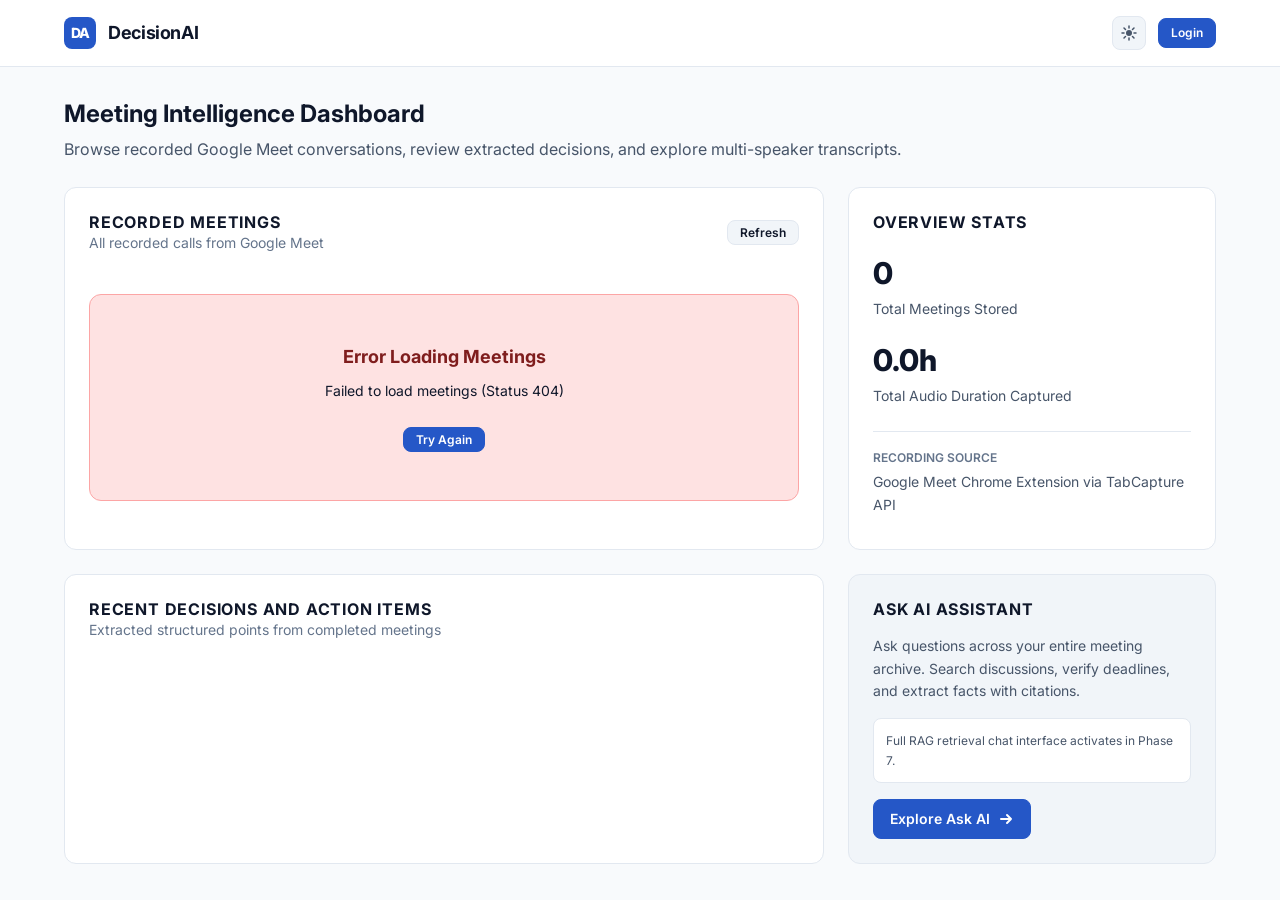
==== web/index.html @ 29c05fac "feat(web): build vanilla frontend with bento grid, dark mode, and design system" ====
<!DOCTYPE html>
<html lang="en">
<head>
  <meta charset="UTF-8">
  <meta name="viewport" content="width=device-width, initial-scale=1.0">
  <title>Dashboard - DecisionAI</title>
  <link rel="stylesheet" href="/web/styles.css">
  <link rel="preconnect" href="https://fonts.googleapis.com">
  <link rel="preconnect" href="https://fonts.gstatic.com" crossorigin>
  <link href="https://fonts.googleapis.com/css2?family=Inter:wght@400;500;600;700;800&family=JetBrains+Mono:wght@400;500;600&display=swap" rel="stylesheet">
</head>
<body>
  <!-- Header -->
  <header class="site-header">
    <div class="header-container">
      <a href="/web/index.html" class="brand-link">
        <div class="brand-mark">DA</div>
        <span class="brand-title">DecisionAI</span>
      </a>
      <div class="nav-actions">
        <button id="theme-toggle-btn" class="btn-icon" type="button" aria-label="Toggle Theme">
          <svg viewBox="0 0 16 16" width="16" height="16" fill="currentColor" aria-hidden="true">
            <circle cx="8" cy="8" r="3"/>
            <path d="M8 1v2M8 13v2M1 8h2M13 8h2M3 3l1.5 1.5M11.5 11.5L13 13M3 13l1.5-1.5M11.5 4.5L13 3" stroke="currentColor" stroke-width="1.5" stroke-linecap="round"/>
          </svg>
        </button>
        <div id="user-profile-slot" style="display: flex; align-items: center; gap: var(--space-3);"></div>
      </div>
    </div>
  </header>

  <!-- Main Content -->
  <main class="main-content">
    <div style="margin-bottom: var(--space-6);">
      <h1 style="margin-bottom: var(--space-2);">Meeting Intelligence Dashboard</h1>
      <p>Browse recorded Google Meet conversations, review extracted decisions, and explore multi-speaker transcripts.</p>
    </div>

    <!-- Bento Grid -->
    <div class="bento-grid">
      <!-- Card 1: Recent Meetings Table (Large Card: span 8) -->
      <section class="bento-card col-span-8" aria-labelledby="heading-recent-meetings">
        <div class="bento-header">
          <div>
            <h2 id="heading-recent-meetings" class="bento-title">Recorded Meetings</h2>
            <div class="bento-caption">All recorded calls from Google Meet</div>
          </div>
          <button onclick="initDashboardPage()" class="btn btn-secondary btn-sm" type="button">Refresh</button>
        </div>
        <div id="meetings-table-container">
          <!-- Populated dynamically by app.js -->
        </div>
      </section>

      <!-- Card 2: Summary Stats (Small Card: span 4) -->
      <section class="bento-card col-span-4" aria-labelledby="heading-stats">
        <div class="bento-header">
          <h2 id="heading-stats" class="bento-title">Overview Stats</h2>
        </div>
        <div style="display: flex; flex-direction: column; gap: var(--space-6); justify-content: center; flex: 1;">
          <div>
            <div class="stat-number" id="stat-total-count">0</div>
            <div class="stat-desc">Total Meetings Stored</div>
          </div>
          <div>
            <div class="stat-number" id="stat-total-hours">0.0h</div>
            <div class="stat-desc">Total Audio Duration Captured</div>
          </div>
          <div style="border-top: 1px solid var(--border-subtle); padding-top: var(--space-4);">
            <div style="font-size: var(--text-xs); color: var(--text-muted); text-transform: uppercase; font-weight: 600; margin-bottom: 4px;">Recording Source</div>
            <div style="font-size: var(--text-sm); color: var(--text-secondary);">Google Meet Chrome Extension via TabCapture API</div>
          </div>
        </div>
      </section>

      <!-- Card 3: Recent Decisions (Span 8) -->
      <section class="bento-card col-span-8" aria-labelledby="heading-decisions">
        <div class="bento-header">
          <div>
            <h2 id="heading-decisions" class="bento-title">Recent Decisions and Action Items</h2>
            <div class="bento-caption">Extracted structured points from completed meetings</div>
          </div>
        </div>
        <div id="recent-decisions-container">
          <!-- Populated dynamically by app.js -->
        </div>
      </section>

      <!-- Card 4: Ask AI Entry Point (Span 4) -->
      <section class="bento-card col-span-4" style="background-color: var(--bg-surface-raised);" aria-labelledby="heading-ask-ai">
        <div class="bento-header">
          <h2 id="heading-ask-ai" class="bento-title">Ask AI Assistant</h2>
        </div>
        <div style="display: flex; flex-direction: column; justify-content: space-between; flex: 1; gap: var(--space-4);">
          <p style="font-size: var(--text-sm); line-height: 1.6;">
            Ask questions across your entire meeting archive. Search discussions, verify deadlines, and extract facts with citations.
          </p>
          <div style="background-color: var(--bg-surface); border: 1px solid var(--border-subtle); border-radius: var(--radius-md); padding: var(--space-3); font-size: var(--text-xs); color: var(--text-secondary);">
            Full RAG retrieval chat interface activates in Phase 7.
          </div>
          <a href="/web/ask-ai.html" class="btn btn-primary link-arrow" style="align-self: flex-start;">
            Explore Ask AI
            <svg class="arrow-icon" viewBox="0 0 16 16" width="16" height="16" aria-hidden="true">
              <path d="M3 8h10M9 4l4 4-4 4"/>
            </svg>
          </a>
        </div>
      </section>
    </div>
  </main>

  <script src="/web/app.js"></script>
  <script>
    document.addEventListener('DOMContentLoaded', () => {
      initDashboardPage();
    });
  </script>
</body>
</html>
---- web/styles.css ----
/*
  DecisionAI Web Frontend Design System
  Vanilla CSS, Flat Solid Colors, WCAG AA Compliant
  Strict constraints: No gradients, no glassmorphism, no emojis, no em dashes
*/

:root {
  /* Color Palette: Dark Theme (Default) */
  --bg-base: #12151c;
  --bg-surface: #1a1e27;
  --bg-surface-raised: #222733;
  --bg-surface-hover: #293040;
  
  --border-subtle: #272d3b;
  --border-strong: #3b4457;
  --border-focus: #4f78e3;

  --text-primary: #f1f5f9;
  --text-secondary: #94a3b8;
  --text-muted: #64748b;
  --text-inverse: #0f172a;

  /* Primary Accent: Crisp Indigo */
  --accent-primary: #4f78e3;
  --accent-primary-hover: #3d66cf;
  --accent-primary-active: #2f54b8;
  --accent-text: #ffffff;

  /* Complementary Action: Terracotta Red for Destructive/Key Actions */
  --accent-complement: #dc2626;
  --accent-complement-hover: #b91c1c;
  --accent-complement-text: #ffffff;

  /* Status Colors: Solid Tones */
  --status-ready-bg: #142b1f;
  --status-ready-border: #1e4732;
  --status-ready-text: #4ade80;

  --status-proc-bg: #2b2010;
  --status-proc-border: #4d3615;
  --status-proc-text: #fcd34d;

  --status-rec-bg: #2d1419;
  --status-rec-border: #521d27;
  --status-rec-text: #fca5a5;

  --status-fail-bg: #2d1215;
  --status-fail-border: #4d181e;
  --status-fail-text: #f87171;

  /* Typography */
  --font-sans: 'Inter', -apple-system, BlinkMacSystemFont, 'Segoe UI', Roboto, Helvetica, Arial, sans-serif;
  --font-mono: 'JetBrains Mono', 'SF Mono', Consolas, Menlo, monospace;

  /* Type Scale */
  --text-xs: 0.75rem;
  --text-sm: 0.875rem;
  --text-base: 1rem;
  --text-lg: 1.125rem;
  --text-xl: 1.25rem;
  --text-2xl: 1.5rem;
  --text-3xl: 1.875rem;

  /* Spacing Scale */
  --space-1: 0.25rem;
  --space-2: 0.5rem;
  --space-3: 0.75rem;
  --space-4: 1rem;
  --space-5: 1.25rem;
  --space-6: 1.5rem;
  --space-8: 2rem;
  --space-10: 2.5rem;
  --space-12: 3rem;

  /* Radius Scale */
  --radius-sm: 4px;
  --radius-md: 8px;
  --radius-lg: 12px;
  --radius-xl: 16px;
  --radius-full: 9999px;

  /* Transitions */
  --transition-fast: 150ms ease-out;
  --transition-normal: 200ms ease-out;
}

/* Light Theme Variables */
[data-theme="light"] {
  --bg-base: #f8fafc;
  --bg-surface: #ffffff;
  --bg-surface-raised: #f1f5f9;
  --bg-surface-hover: #e2e8f0;

  --border-subtle: #e2e8f0;
  --border-strong: #cbd5e1;
  --border-focus: #2557c7;

  --text-primary: #0f172a;
  --text-secondary: #475569;
  --text-muted: #64748b;
  --text-inverse: #ffffff;

  --accent-primary: #2557c7;
  --accent-primary-hover: #1d45a3;
  --accent-primary-active: #15347f;
  --accent-text: #ffffff;

  --accent-complement: #b91c1c;
  --accent-complement-hover: #991b1b;
  --accent-complement-text: #ffffff;

  --status-ready-bg: #dcfce7;
  --status-ready-border: #86efac;
  --status-ready-text: #14532d;

  --status-proc-bg: #fef3c7;
  --status-proc-border: #fde047;
  --status-proc-text: #713f12;

  --status-rec-bg: #ffe4e6;
  --status-rec-border: #fecdd3;
  --status-rec-text: #881337;

  --status-fail-bg: #fee2e2;
  --status-fail-border: #fca5a5;
  --status-fail-text: #7f1d1d;
}

/* Reset and Base Styles */
*, *::before, *::after {
  box-sizing: border-box;
  margin: 0;
  padding: 0;
}

html {
  font-size: 16px;
  scroll-behavior: smooth;
}

body {
  font-family: var(--font-sans);
  background-color: var(--bg-base);
  color: var(--text-primary);
  line-height: 1.6;
  min-height: 100vh;
  display: flex;
  flex-direction: column;
  -webkit-font-smoothing: antialiased;
}

/* Typography Defaults */
h1, h2, h3, h4, h5, h6 {
  color: var(--text-primary);
  font-weight: 700;
  line-height: 1.25;
}

h1 { font-size: var(--text-2xl); }
h2 { font-size: var(--text-xl); }
h3 { font-size: var(--text-lg); }
p { color: var(--text-secondary); }

a {
  color: var(--accent-primary);
  text-decoration: none;
  transition: color var(--transition-fast);
}

a:hover {
  text-decoration: underline;
}

/* Header and Navigation */
.site-header {
  background-color: var(--bg-surface);
  border-bottom: 1px solid var(--border-subtle);
  position: sticky;
  top: 0;
  z-index: 50;
}

.header-container {
  max-width: 1200px;
  margin: 0 auto;
  padding: var(--space-4) var(--space-6);
  display: flex;
  justify-content: space-between;
  align-items: center;
  gap: var(--space-4);
}

.brand-link {
  display: inline-flex;
  align-items: center;
  gap: var(--space-3);
  text-decoration: none;
  color: var(--text-primary);
}

.brand-link:hover {
  text-decoration: none;
}

.brand-mark {
  width: 32px;
  height: 32px;
  background-color: var(--accent-primary);
  color: var(--accent-text);
  display: flex;
  align-items: center;
  justify-content: center;
  border-radius: var(--radius-md);
  font-weight: 800;
  font-size: var(--text-sm);
  letter-spacing: -0.5px;
}

.brand-title {
  font-size: var(--text-lg);
  font-weight: 700;
  letter-spacing: -0.02em;
}

.nav-actions {
  display: flex;
  align-items: center;
  gap: var(--space-3);
}

/* Buttons */
.btn {
  display: inline-flex;
  align-items: center;
  justify-content: center;
  gap: var(--space-2);
  padding: var(--space-2) var(--space-4);
  font-family: var(--font-sans);
  font-size: var(--text-sm);
  font-weight: 600;
  border-radius: var(--radius-md);
  border: 1px solid transparent;
  cursor: pointer;
  transition: background-color var(--transition-normal),
              border-color var(--transition-normal),
              color var(--transition-normal);
  text-decoration: none;
  white-space: nowrap;
}

.btn:hover {
  text-decoration: none;
}

.btn-primary {
  background-color: var(--accent-primary);
  border-color: var(--accent-primary);
  color: var(--accent-text);
}

.btn-primary:hover {
  background-color: var(--accent-primary-hover);
  border-color: var(--accent-primary-hover);
}

.btn-secondary {
  background-color: var(--bg-surface-raised);
  border-color: var(--border-subtle);
  color: var(--text-primary);
}

.btn-secondary:hover {
  background-color: var(--bg-surface-hover);
  border-color: var(--border-strong);
}

.btn-danger {
  background-color: transparent;
  border-color: var(--accent-complement);
  color: var(--accent-complement);
}

.btn-danger:hover {
  background-color: var(--accent-complement);
  color: var(--accent-complement-text);
}

.btn-sm {
  padding: var(--space-1) var(--space-3);
  font-size: var(--text-xs);
}

/* Theme Toggle Button */
.btn-icon {
  background-color: var(--bg-surface-raised);
  border: 1px solid var(--border-subtle);
  color: var(--text-secondary);
  padding: var(--space-2);
  border-radius: var(--radius-md);
  display: inline-flex;
  align-items: center;
  justify-content: center;
  cursor: pointer;
  transition: background-color var(--transition-fast), border-color var(--transition-fast), color var(--transition-fast);
}

.btn-icon:hover {
  background-color: var(--bg-surface-hover);
  border-color: var(--border-strong);
  color: var(--text-primary);
}

/* Layout Container */
.main-content {
  max-width: 1200px;
  width: 100%;
  margin: 0 auto;
  padding: var(--space-8) var(--space-6);
  flex: 1;
}

/* Bento Grid System for Dashboard */
.bento-grid {
  display: grid;
  grid-template-columns: repeat(12, 1fr);
  gap: var(--space-6);
  margin-top: var(--space-6);
}

.bento-card {
  background-color: var(--bg-surface);
  border: 1px solid var(--border-subtle);
  border-radius: var(--radius-lg);
  padding: var(--space-6);
  display: flex;
  flex-direction: column;
  transition: transform var(--transition-normal), border-color var(--transition-normal);
}

.bento-card:hover {
  transform: translateY(-2px);
  border-color: var(--border-strong);
}

/* Bento Sizing Variants */
.col-span-12 { grid-column: span 12; }
.col-span-8  { grid-column: span 8; }
.col-span-4  { grid-column: span 4; }
.col-span-6  { grid-column: span 6; }
.col-span-3  { grid-column: span 3; }

.bento-header {
  display: flex;
  justify-content: space-between;
  align-items: center;
  margin-bottom: var(--space-4);
  gap: var(--space-3);
}

.bento-title {
  font-size: var(--text-base);
  font-weight: 700;
  color: var(--text-primary);
  text-transform: uppercase;
  letter-spacing: 0.05em;
}

.bento-caption {
  font-size: var(--text-sm);
  color: var(--text-muted);
}

/* Inline SVG Animated Arrow */
.arrow-icon {
  width: 16px;
  height: 16px;
  stroke: currentColor;
  stroke-width: 2;
  stroke-linecap: round;
  stroke-linejoin: round;
  fill: none;
  transition: transform var(--transition-normal);
  display: inline-block;
  vertical-align: middle;
}

.link-arrow:hover .arrow-icon,
.bento-card:hover .arrow-icon {
  transform: translateX(4px);
}

/* Stats Counter Box */
.stat-number {
  font-size: var(--text-3xl);
  font-weight: 800;
  color: var(--text-primary);
  line-height: 1.1;
  margin-bottom: var(--space-2);
}

.stat-desc {
  font-size: var(--text-sm);
  color: var(--text-secondary);
}

/* Table Styles */
.table-wrapper {
  width: 100%;
  overflow-x: auto;
  border: 1px solid var(--border-subtle);
  border-radius: var(--radius-md);
}

table {
  width: 100%;
  border-collapse: collapse;
  text-align: left;
  font-size: var(--text-sm);
}

thead {
  background-color: var(--bg-surface-raised);
  border-bottom: 1px solid var(--border-subtle);
}

th {
  padding: var(--space-3) var(--space-4);
  font-weight: 600;
  color: var(--text-secondary);
  font-size: var(--text-xs);
  text-transform: uppercase;
  letter-spacing: 0.05em;
}

td {
  padding: var(--space-4);
  border-bottom: 1px solid var(--border-subtle);
  color: var(--text-primary);
  vertical-align: middle;
}

tbody tr {
  transition: background-color var(--transition-fast);
}

tbody tr:hover {
  background-color: var(--bg-surface-hover);
}

tbody tr:last-child td {
  border-bottom: none;
}

/* Status Badges */
.badge {
  display: inline-flex;
  align-items: center;
  gap: var(--space-2);
  padding: var(--space-1) var(--space-3);
  font-size: var(--text-xs);
  font-weight: 700;
  text-transform: uppercase;
  letter-spacing: 0.05em;
  border-radius: var(--radius-full);
  border: 1px solid transparent;
  line-height: 1;
}

.badge-ready {
  background-color: var(--status-ready-bg);
  border-color: var(--status-ready-border);
  color: var(--status-ready-text);
}

.badge-processing {
  background-color: var(--status-proc-bg);
  border-color: var(--status-proc-border);
  color: var(--status-proc-text);
}

.badge-recording {
  background-color: var(--status-rec-bg);
  border-color: var(--status-rec-border);
  color: var(--status-rec-text);
}

.badge-failed {
  background-color: var(--status-fail-bg);
  border-color: var(--status-fail-border);
  color: var(--status-fail-text);
}

/* Decisions Type Pills */
.pill-type {
  display: inline-block;
  padding: 2px 8px;
  font-size: var(--text-xs);
  font-weight: 600;
  border-radius: var(--radius-sm);
  background-color: var(--bg-surface-raised);
  border: 1px solid var(--border-subtle);
  color: var(--text-secondary);
  text-transform: uppercase;
}

/* Tabs Interface */
.tabs-nav {
  display: flex;
  gap: var(--space-2);
  border-bottom: 1px solid var(--border-subtle);
  margin-bottom: var(--space-6);
}

.tab-btn {
  background: none;
  border: none;
  padding: var(--space-3) var(--space-5);
  font-family: var(--font-sans);
  font-size: var(--text-sm);
  font-weight: 600;
  color: var(--text-secondary);
  cursor: pointer;
  border-bottom: 2px solid transparent;
  margin-bottom: -1px;
  transition: color var(--transition-fast), border-color var(--transition-fast);
}

.tab-btn:hover {
  color: var(--text-primary);
}

.tab-btn.active {
  color: var(--accent-primary);
  border-bottom-color: var(--accent-primary);
}

.tab-panel {
  display: none;
}

.tab-panel.active {
  display: block;
}

/* Transcript Segment Card */
.transcript-item {
  background-color: var(--bg-surface);
  border: 1px solid var(--border-subtle);
  border-radius: var(--radius-md);
  padding: var(--space-4);
  margin-bottom: var(--space-3);
  transition: border-color var(--transition-fast), background-color var(--transition-fast);
}

.transcript-item:hover {
  border-color: var(--border-strong);
  background-color: var(--bg-surface-raised);
}

.transcript-item.highlight {
  border-color: var(--accent-primary);
  background-color: var(--bg-surface-hover);
}

.transcript-meta {
  display: flex;
  justify-content: space-between;
  align-items: center;
  margin-bottom: var(--space-2);
  gap: var(--space-3);
}

.speaker-tag {
  font-weight: 700;
  font-size: var(--text-xs);
  color: var(--accent-primary);
  text-transform: uppercase;
  letter-spacing: 0.04em;
}

.timestamp-btn {
  font-family: var(--font-mono);
  font-size: var(--text-xs);
  color: var(--text-muted);
  background: none;
  border: 1px solid var(--border-subtle);
  border-radius: var(--radius-sm);
  padding: 2px 6px;
  cursor: pointer;
  transition: all var(--transition-fast);
}

.timestamp-btn:hover {
  color: var(--text-primary);
  border-color: var(--border-strong);
}

.transcript-text {
  font-size: var(--text-sm);
  color: var(--text-primary);
  line-height: 1.6;
}

/* Decisions Item */
.decision-card {
  background-color: var(--bg-surface);
  border: 1px solid var(--border-subtle);
  border-radius: var(--radius-md);
  padding: var(--space-4) var(--space-5);
  margin-bottom: var(--space-3);
  display: flex;
  justify-content: space-between;
  align-items: flex-start;
  gap: var(--space-4);
  transition: border-color var(--transition-fast);
}

.decision-card:hover {
  border-color: var(--border-strong);
}

.decision-content {
  flex: 1;
}

.decision-meta {
  display: flex;
  align-items: center;
  gap: var(--space-2);
  margin-bottom: var(--space-2);
}

.decision-text {
  font-size: var(--text-sm);
  color: var(--text-primary);
  line-height: 1.5;
}

/* Executive Summary Box */
.summary-box {
  background-color: var(--bg-surface);
  border: 1px solid var(--border-subtle);
  border-radius: var(--radius-lg);
  padding: var(--space-6);
  line-height: 1.8;
  color: var(--text-primary);
  font-size: var(--text-base);
  white-space: pre-wrap;
}

/* Toolbar & Search Input */
.toolbar {
  display: flex;
  justify-content: space-between;
  align-items: center;
  flex-wrap: wrap;
  gap: var(--space-3);
  margin-bottom: var(--space-4);
}

.search-input {
  background-color: var(--bg-surface-raised);
  border: 1px solid var(--border-subtle);
  color: var(--text-primary);
  padding: var(--space-2) var(--space-4);
  font-family: var(--font-sans);
  font-size: var(--text-sm);
  border-radius: var(--radius-md);
  outline: none;
  min-width: 260px;
  transition: border-color var(--transition-fast);
}

.search-input:focus {
  border-color: var(--border-focus);
}

/* State Views: Loading, Empty, Error */
.state-box {
  background-color: var(--bg-surface);
  border: 1px solid var(--border-subtle);
  border-radius: var(--radius-lg);
  padding: var(--space-12) var(--space-6);
  text-align: center;
  margin: var(--space-6) 0;
}

.state-title {
  font-size: var(--text-lg);
  font-weight: 700;
  color: var(--text-primary);
  margin-bottom: var(--space-2);
}

.state-desc {
  font-size: var(--text-sm);
  color: var(--text-secondary);
  max-width: 480px;
  margin: 0 auto var(--space-6);
}

.state-error {
  border-color: var(--status-fail-border);
  background-color: var(--status-fail-bg);
}

.state-error .state-title {
  color: var(--status-fail-text);
}

.state-error .state-desc {
  color: var(--text-primary);
}

/* Loading Indicator */
.spinner {
  width: 32px;
  height: 32px;
  border: 3px solid var(--border-subtle);
  border-top-color: var(--accent-primary);
  border-radius: 50%;
  animation: spin 800ms linear infinite;
  margin: 0 auto var(--space-4);
}

@keyframes spin {
  to { transform: rotate(360deg); }
}

/* Modal System */
.modal-overlay {
  position: fixed;
  inset: 0;
  background-color: rgba(0, 0, 0, 0.75);
  display: flex;
  align-items: center;
  justify-content: center;
  padding: var(--space-4);
  z-index: 100;
  opacity: 0;
  pointer-events: none;
  transition: opacity var(--transition-fast);
}

.modal-overlay.active {
  opacity: 1;
  pointer-events: auto;
}

.modal-card {
  background-color: var(--bg-surface);
  border: 1px solid var(--border-strong);
  border-radius: var(--radius-lg);
  width: 100%;
  max-width: 480px;
  padding: var(--space-6);
}

.modal-header {
  display: flex;
  justify-content: space-between;
  align-items: center;
  margin-bottom: var(--space-4);
}

.modal-body {
  margin-bottom: var(--space-6);
}

.modal-footer {
  display: flex;
  justify-content: flex-end;
  gap: var(--space-3);
}

.form-group {
  margin-bottom: var(--space-4);
}

.form-label {
  display: block;
  font-size: var(--text-xs);
  font-weight: 600;
  text-transform: uppercase;
  color: var(--text-secondary);
  margin-bottom: var(--space-2);
}

.form-input {
  width: 100%;
  background-color: var(--bg-surface-raised);
  border: 1px solid var(--border-subtle);
  color: var(--text-primary);
  padding: var(--space-3) var(--space-4);
  font-family: var(--font-sans);
  font-size: var(--text-sm);
  border-radius: var(--radius-md);
  outline: none;
  transition: border-color var(--transition-fast);
}

.form-input:focus {
  border-color: var(--border-focus);
}

/* Audio Player */
.audio-section {
  background-color: var(--bg-surface);
  border: 1px solid var(--border-subtle);
  border-radius: var(--radius-lg);
  padding: var(--space-6);
  margin-bottom: var(--space-6);
}

.audio-row {
  display: flex;
  flex-direction: column;
  gap: var(--space-3);
  margin-bottom: var(--space-4);
}

.audio-row:last-child {
  margin-bottom: 0;
}

.audio-label {
  font-size: var(--text-xs);
  font-weight: 700;
  text-transform: uppercase;
  color: var(--text-secondary);
}

audio {
  width: 100%;
  height: 40px;
  border-radius: var(--radius-md);
}

/* Toast Notification */
.toast-container {
  position: fixed;
  bottom: var(--space-6);
  right: var(--space-6);
  z-index: 200;
  display: flex;
  flex-direction: column;
  gap: var(--space-2);
}

.toast {
  background-color: var(--bg-surface-raised);
  border: 1px solid var(--border-strong);
  color: var(--text-primary);
  padding: var(--space-3) var(--space-5);
  border-radius: var(--radius-md);
  font-size: var(--text-sm);
  font-weight: 500;
  animation: fadeIn 150ms ease-out;
}

@keyframes fadeIn {
  from { opacity: 0; transform: translateY(4px); }
  to { opacity: 1; transform: translateY(0); }
}

/* Reduced Motion Override */
@media (prefers-reduced-motion: reduce) {
  *, *::before, *::after {
    animation-duration: 0.01ms !important;
    animation-iteration-count: 1 !important;
    transition-duration: 0.01ms !important;
    scroll-behavior: auto !important;
  }
  .bento-card:hover {
    transform: none !important;
  }
  .link-arrow:hover .arrow-icon,
  .bento-card:hover .arrow-icon {
    transform: none !important;
  }
}

/* Responsive Grid Adjustments */
@media (max-width: 992px) {
  .col-span-8 { grid-column: span 12; }
  .col-span-4 { grid-column: span 12; }
  .col-span-6 { grid-column: span 12; }
  .col-span-3 { grid-column: span 6; }
}

@media (max-width: 640px) {
  .main-content {
    padding: var(--space-4);
  }
  .bento-grid {
    grid-template-columns: 1fr;
    gap: var(--space-4);
  }
  .col-span-12, .col-span-8, .col-span-6, .col-span-4, .col-span-3 {
    grid-column: span 1;
  }
  .bento-card {
    padding: var(--space-4);
  }
  .header-container {
    padding: var(--space-3) var(--space-4);
  }
  .toolbar {
    flex-direction: column;
    align-items: stretch;
  }
  .search-input {
    min-width: 100%;
  }
}
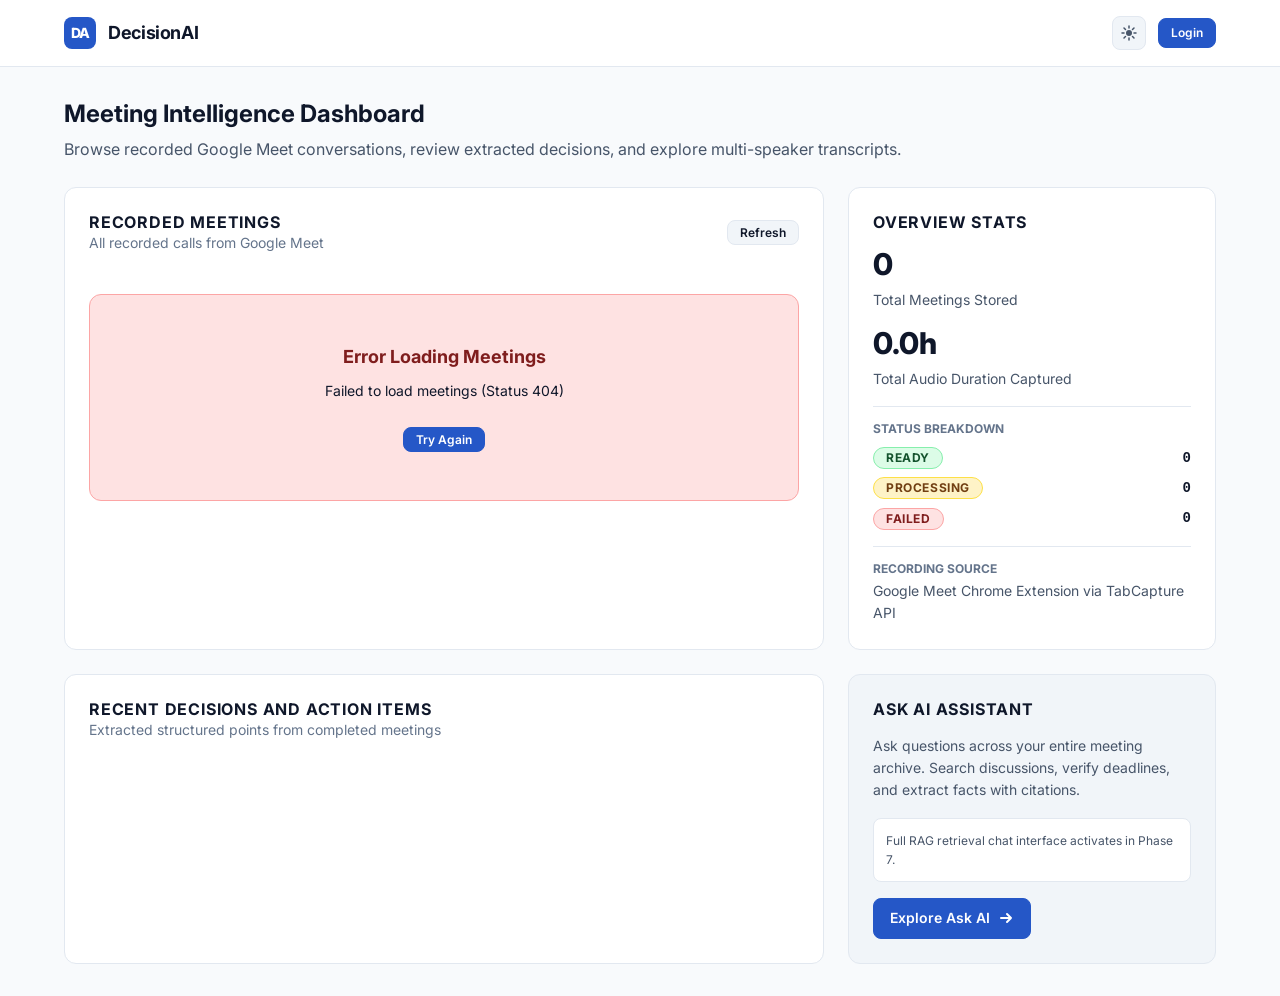
==== commit 29ad93ab: "fix(web): align overview stats to top, add status breakdown, and make table scrollable" ====
--- a/web/index.html
+++ b/web/index.html
@@ -57,7 +57,7 @@
         <div class="bento-header">
           <h2 id="heading-stats" class="bento-title">Overview Stats</h2>
         </div>
-        <div style="display: flex; flex-direction: column; gap: var(--space-6); justify-content: center; flex: 1;">
+        <div style="display: flex; flex-direction: column; gap: var(--space-4);">
           <div>
             <div class="stat-number" id="stat-total-count">0</div>
             <div class="stat-desc">Total Meetings Stored</div>
@@ -66,8 +66,23 @@
             <div class="stat-number" id="stat-total-hours">0.0h</div>
             <div class="stat-desc">Total Audio Duration Captured</div>
           </div>
-          <div style="border-top: 1px solid var(--border-subtle); padding-top: var(--space-4);">
-            <div style="font-size: var(--text-xs); color: var(--text-muted); text-transform: uppercase; font-weight: 600; margin-bottom: 4px;">Recording Source</div>
+          <div style="border-top: 1px solid var(--border-subtle); padding-top: var(--space-3); display: flex; flex-direction: column; gap: var(--space-2);">
+            <div style="font-size: var(--text-xs); color: var(--text-muted); text-transform: uppercase; font-weight: 700;">Status Breakdown</div>
+            <div style="display: flex; justify-content: space-between; align-items: center; font-size: var(--text-sm);">
+              <span class="badge badge-ready">Ready</span>
+              <span id="stat-ready-count" style="font-family: var(--font-mono); font-weight: 600; color: var(--text-primary);">0</span>
+            </div>
+            <div style="display: flex; justify-content: space-between; align-items: center; font-size: var(--text-sm);">
+              <span class="badge badge-processing">Processing</span>
+              <span id="stat-processing-count" style="font-family: var(--font-mono); font-weight: 600; color: var(--text-primary);">0</span>
+            </div>
+            <div style="display: flex; justify-content: space-between; align-items: center; font-size: var(--text-sm);">
+              <span class="badge badge-failed">Failed</span>
+              <span id="stat-failed-count" style="font-family: var(--font-mono); font-weight: 600; color: var(--text-primary);">0</span>
+            </div>
+          </div>
+          <div style="border-top: 1px solid var(--border-subtle); padding-top: var(--space-3);">
+            <div style="font-size: var(--text-xs); color: var(--text-muted); text-transform: uppercase; font-weight: 700; margin-bottom: 2px;">Recording Source</div>
             <div style="font-size: var(--text-sm); color: var(--text-secondary);">Google Meet Chrome Extension via TabCapture API</div>
           </div>
         </div>
--- a/web/styles.css
+++ b/web/styles.css
@@ -407,6 +407,8 @@
 .table-wrapper {
   width: 100%;
   overflow-x: auto;
+  overflow-y: auto;
+  max-height: 520px;
   border: 1px solid var(--border-subtle);
   border-radius: var(--radius-md);
 }
@@ -424,6 +426,10 @@
 }
 
 th {
+  position: sticky;
+  top: 0;
+  background-color: var(--bg-surface-raised);
+  z-index: 2;
   padding: var(--space-3) var(--space-4);
   font-weight: 600;
   color: var(--text-secondary);
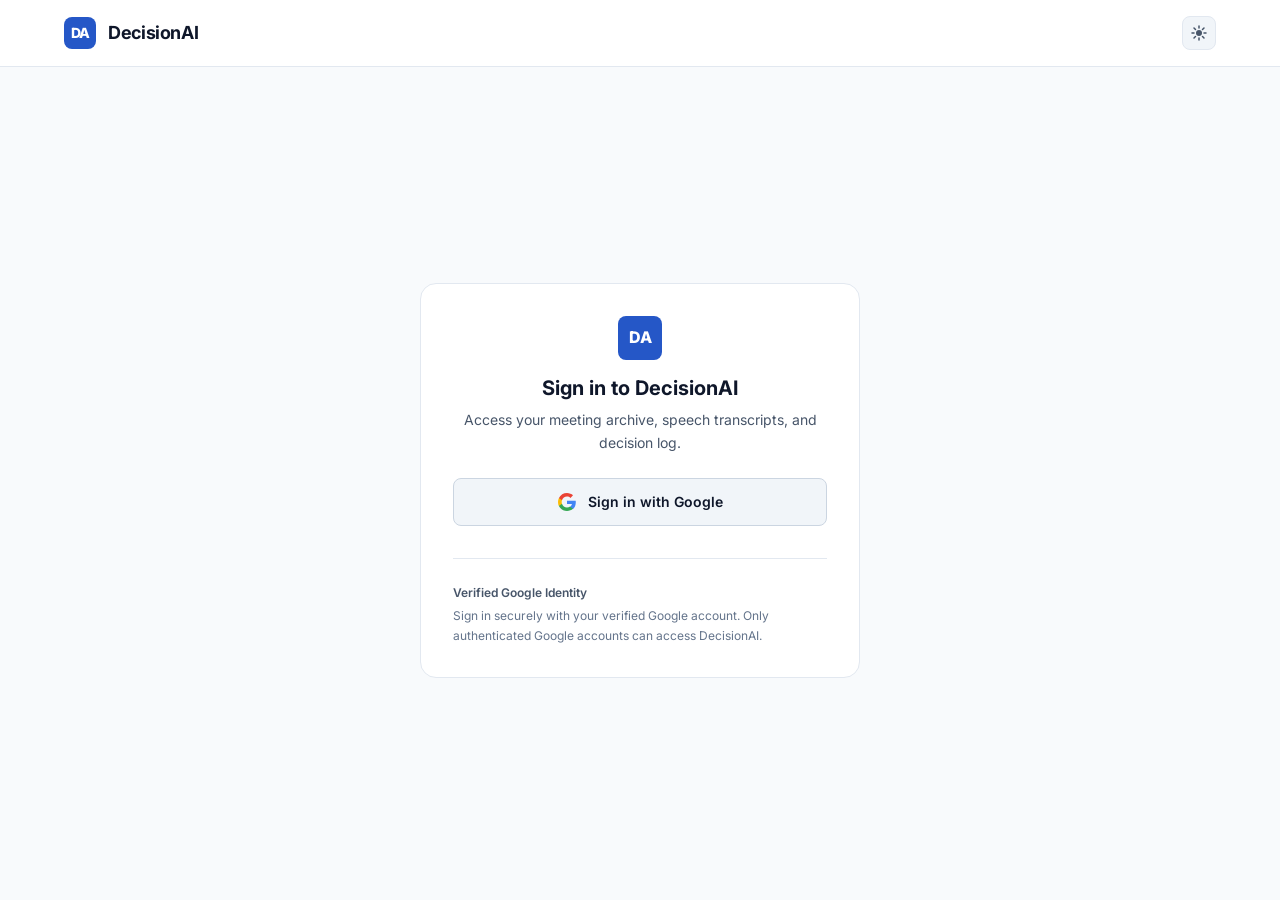
==== commit d7639651: "refactor: replace technical jargon with user-friendly copy across web and extension" ====
--- a/web/index.html
+++ b/web/index.html
@@ -83,7 +83,7 @@
           </div>
           <div style="border-top: 1px solid var(--border-subtle); padding-top: var(--space-3);">
             <div style="font-size: var(--text-xs); color: var(--text-muted); text-transform: uppercase; font-weight: 700; margin-bottom: 2px;">Recording Source</div>
-            <div style="font-size: var(--text-sm); color: var(--text-secondary);">Google Meet Chrome Extension via TabCapture API</div>
+            <div style="font-size: var(--text-sm); color: var(--text-secondary);">Google Meet Call Recording</div>
           </div>
         </div>
       </section>
@@ -111,7 +111,7 @@
             Ask questions across your entire meeting archive. Search discussions, verify deadlines, and extract facts with citations.
           </p>
           <div style="background-color: var(--bg-surface); border: 1px solid var(--border-subtle); border-radius: var(--radius-md); padding: var(--space-3); font-size: var(--text-xs); color: var(--text-secondary);">
-            Full RAG retrieval chat interface activates in Phase 7.
+            Ask questions and receive instant answers with exact meeting timestamps.
           </div>
           <a href="/web/ask-ai.html" class="btn btn-primary link-arrow" style="align-self: flex-start;">
             Explore Ask AI
--- a/web/styles.css
+++ b/web/styles.css
@@ -919,3 +919,210 @@
     min-width: 100%;
   }
 }
+
+/* Chat UI Styles for Ask AI */
+.chat-wrapper {
+  display: flex;
+  flex-direction: column;
+  gap: var(--space-4);
+  background-color: var(--bg-surface);
+  border: 1px solid var(--border-subtle);
+  border-radius: var(--radius-lg);
+  padding: var(--space-6);
+  min-height: 520px;
+}
+
+.chat-toolbar {
+  display: flex;
+  justify-content: space-between;
+  align-items: center;
+  flex-wrap: wrap;
+  gap: var(--space-3);
+  padding-bottom: var(--space-4);
+  border-bottom: 1px solid var(--border-subtle);
+}
+
+.chat-messages {
+  display: flex;
+  flex-direction: column;
+  gap: var(--space-4);
+  flex: 1;
+  max-height: 500px;
+  overflow-y: auto;
+  padding-right: var(--space-2);
+}
+
+.chat-bubble {
+  max-width: 82%;
+  border-radius: var(--radius-md);
+  padding: var(--space-4);
+  font-size: var(--text-sm);
+  line-height: 1.6;
+  word-break: break-word;
+}
+
+.chat-bubble-user {
+  align-self: flex-end;
+  background-color: var(--accent-primary);
+  color: #ffffff;
+  border: 1px solid var(--accent-primary-hover);
+}
+
+.chat-bubble-assistant {
+  align-self: flex-start;
+  background-color: var(--bg-surface-raised);
+  border: 1px solid var(--border-subtle);
+  color: var(--text-primary);
+}
+
+.chat-role-label {
+  font-size: var(--text-xs);
+  font-weight: 700;
+  text-transform: uppercase;
+  letter-spacing: 0.05em;
+  margin-bottom: var(--space-2);
+  color: var(--text-muted);
+}
+
+.chat-bubble-user .chat-role-label {
+  color: rgba(255, 255, 255, 0.8);
+}
+
+/* Citations inside Assistant bubble */
+.citation-container {
+  margin-top: var(--space-3);
+  padding-top: var(--space-3);
+  border-top: 1px solid var(--border-subtle);
+}
+
+.citation-title {
+  font-size: var(--text-xs);
+  font-weight: 700;
+  text-transform: uppercase;
+  color: var(--text-muted);
+  margin-bottom: var(--space-2);
+}
+
+.citation-chips {
+  display: flex;
+  flex-wrap: wrap;
+  gap: var(--space-2);
+}
+
+.citation-chip {
+  display: inline-flex;
+  align-items: center;
+  gap: 6px;
+  background-color: var(--bg-surface);
+  border: 1px solid var(--border-strong);
+  border-radius: var(--radius-sm);
+  padding: 4px 10px;
+  font-size: var(--text-xs);
+  font-weight: 500;
+  color: var(--accent-primary);
+  text-decoration: none;
+  cursor: pointer;
+  transition: border-color var(--transition-fast), background-color var(--transition-fast);
+}
+
+.citation-chip:hover {
+  border-color: var(--accent-primary);
+  background-color: var(--bg-surface-hover);
+  text-decoration: none;
+}
+
+.citation-time {
+  font-family: var(--font-mono);
+  font-weight: 600;
+  color: var(--text-secondary);
+}
+
+/* Streaming Cursor */
+.streaming-cursor {
+  display: inline-block;
+  width: 6px;
+  height: 14px;
+  background-color: var(--accent-primary);
+  vertical-align: middle;
+  margin-left: 2px;
+  animation: blinkCursor 800ms infinite ease-in-out;
+}
+
+@keyframes blinkCursor {
+  0%, 100% { opacity: 1; }
+  50% { opacity: 0; }
+}
+
+/* Query Suggestion Chips */
+.suggestion-bar {
+  display: flex;
+  flex-wrap: wrap;
+  gap: var(--space-2);
+  margin-bottom: var(--space-3);
+}
+
+.suggestion-btn {
+  background-color: var(--bg-surface-raised);
+  border: 1px solid var(--border-subtle);
+  border-radius: var(--radius-full);
+  padding: 4px 12px;
+  font-size: var(--text-xs);
+  color: var(--text-secondary);
+  cursor: pointer;
+  font-family: var(--font-sans);
+  transition: background-color var(--transition-fast), border-color var(--transition-fast), color var(--transition-fast);
+}
+
+.suggestion-btn:hover {
+  background-color: var(--bg-surface-hover);
+  border-color: var(--border-strong);
+  color: var(--text-primary);
+}
+
+/* AI Query Progress Component */
+.ai-query-progress {
+  background-color: var(--bg-surface-raised);
+  border: 1px solid var(--border-subtle);
+  border-radius: var(--radius-md);
+  padding: var(--space-3);
+  margin-bottom: var(--space-3);
+  transition: opacity var(--transition-normal);
+}
+
+.ai-query-progress.hidden {
+  display: none;
+}
+
+.ai-query-progress .progress-header {
+  display: flex;
+  justify-content: space-between;
+  align-items: center;
+  font-size: var(--text-xs);
+  margin-bottom: var(--space-2);
+}
+
+.ai-query-progress .progress-status {
+  font-weight: 600;
+  color: var(--accent-primary);
+}
+
+.ai-query-progress .progress-percent {
+  font-family: var(--font-mono);
+  color: var(--text-muted);
+}
+
+.ai-query-progress .progress-track {
+  width: 100%;
+  height: 6px;
+  background-color: var(--bg-base);
+  border-radius: var(--radius-full);
+  overflow: hidden;
+}
+
+.ai-query-progress .progress-fill {
+  height: 100%;
+  background-color: var(--accent-primary);
+  border-radius: var(--radius-full);
+  transition: width 250ms ease-out;
+}
+
